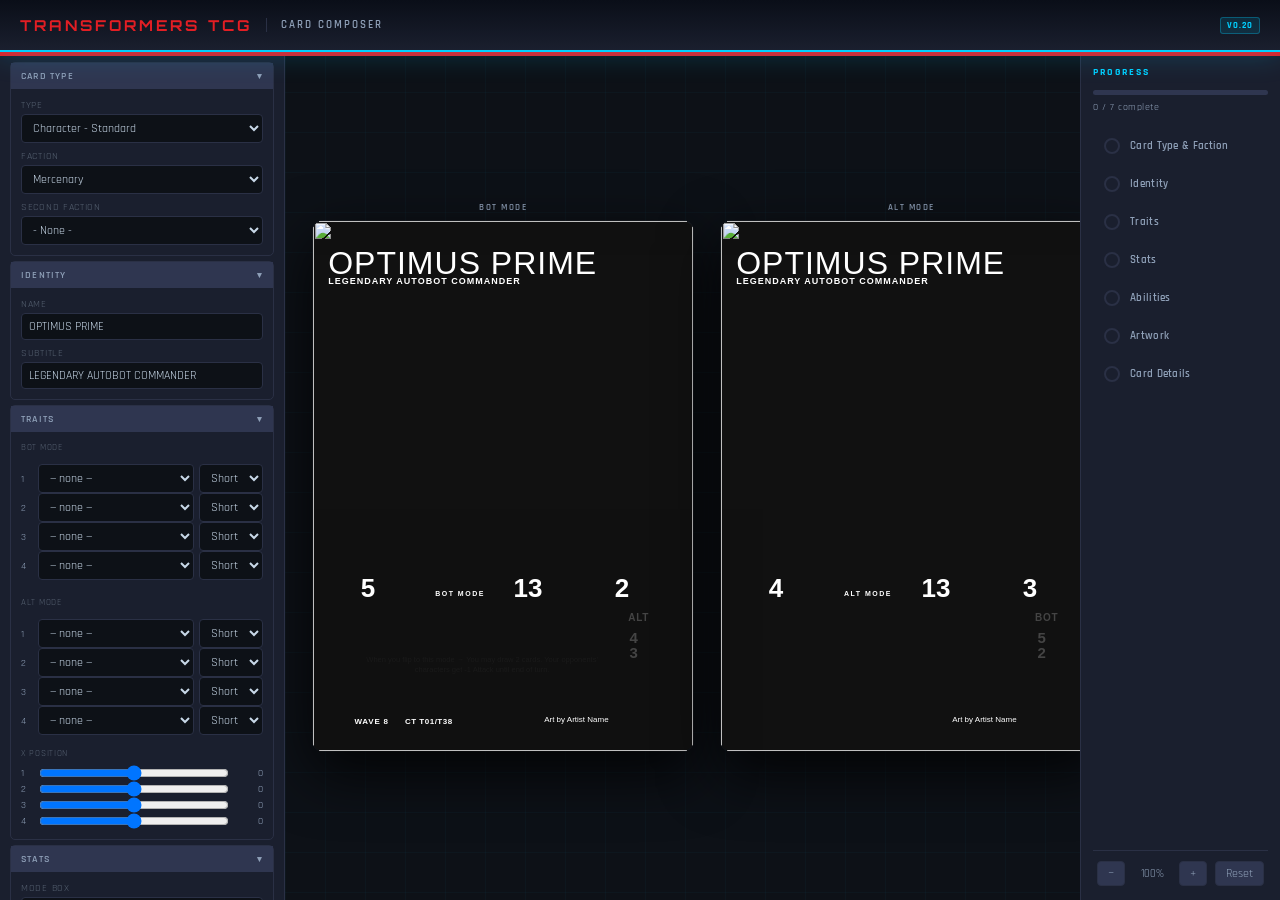
==== card_composer/card_composer.html @ 028fa18c "Fingers crossed this fixes it" ====
<!DOCTYPE html>
<html lang="en">
<head>
<meta charset="UTF-8">
<meta name="viewport" content="width=device-width, initial-scale=1.0">
<title>CARD COMPOSER</title>
<link rel="icon" type="image/png" href="https://wsrv.nl/?url=https://drive.google.com/uc?export=view%26id=1fzWFPem8tnny1MTXyDgVMYxo1KbbxOVK&output=webp&q=90">
<link href="https://fonts.googleapis.com/css2?family=Orbitron:wght@400;700;900&family=Rajdhani:wght@300;400;600;700&display=swap" rel="stylesheet">
<link rel="stylesheet" href="card_composer.css?v=4">
</head>
<body>

<header>
  <h1>TRANSFORMERS TCG</h1>
  <span class="subtitle">Card Composer</span>
  <span class="tag" style="margin-left:auto;">v0.20</span>
</header>

<div class="app">

  <!-- ── LEFT: Controls ── -->
  <div class="controls-panel">

    <!-- Card Type -->
    <div class="section" id="sec-type">
      <div class="section-header" onclick="toggleSec('type')">Card Type <span class="chevron">▾</span></div>
      <div class="section-body">
        <div class="field">
          <label>Type</label>
          <select id="cardType" onchange="onTypeChange()">
            <optgroup label="Character">
              <option value="Character - Standard">Character - Standard</option>
              <option value="Character - Slim" disabled>Character - Slim</option>
              <option value="Character - Small" disabled>Character - Small</option>
            </optgroup>
            <optgroup label="Other - Small">
              <option value="Battle - Action" disabled>Battle Action</option>
              <option value="Battle - Upgrade" disabled>Battle Upgrade</option>
              <option value="Stratagem - Small" disabled>Stratagem</option>
            </optgroup>
          </select>
        </div>
        <div class="field" id="factionField">
          <label>Faction</label>
          <select id="faction" onchange="render()">
            <option>Autobot</option>
            <option>Decepticon</option>
            <option>Junkion</option>
            <option selected>Mercenary</option>
            <option>Quintesson</option>
            <option>Unicronian</option>
          </select>
        </div>
        <div class="field" id="faction2Field" style="display:none;">
          <label>Second Faction</label>
          <select id="faction2" onchange="render()">
            <option value="">- None -</option>
            <option>Autobot</option>
            <option>Decepticon</option>
            <option>Junkion</option>
            <option>Mercenary</option>
            <option>Quintesson</option>
            <option>Unicronian</option>
          </select>
        </div>
        <div class="field" id="upgradeTypeField" style="display:none;">
          <label>Upgrade Type</label>
          <select id="upgradeType" onchange="render()">
            <option value="Attack">Attack</option>
            <option value="Defense">Defense</option>
          </select>
        </div>
      </div>
    </div>

    <!-- Identity -->
    <div class="section" id="sec-identity">
      <div class="section-header" onclick="toggleSec('identity')">Identity <span class="chevron">▾</span></div>
      <div class="section-body">
        <div class="field">
          <label>Name</label>
          <input type="text" id="cardName" value="OPTIMUS PRIME" oninput="render()">
        </div>
        <div class="field">
          <label>Subtitle</label>
          <input type="text" id="cardSubtitle" value="LEGENDARY AUTOBOT COMMANDER" oninput="render()">
        </div>
      </div>
    </div>

    <!-- Traits -->
    <div class="section" id="sec-traits">
      <div class="section-header" onclick="toggleSec('traits')">Traits <span class="chevron">▾</span></div>
      <div class="section-body">
        <div style="font-size:9px;color:var(--label);letter-spacing:0.7px;text-transform:uppercase;margin-bottom:4px;">Bot Mode</div>
        <div id="traitRows"></div>
        <div style="font-size:9px;color:var(--label);letter-spacing:0.7px;text-transform:uppercase;margin-top:10px;margin-bottom:4px;">Alt Mode</div>
        <div id="altTraitRows"></div>
        <div style="margin-top:6px;display:flex;flex-direction:column;gap:4px;" id="traitXSliders">
          <div style="font-size:9px;color:var(--label);letter-spacing:0.7px;text-transform:uppercase;margin-bottom:2px;">X Position</div>
          <div id="traitXSliderRows"></div>
        </div>
      </div>
    </div>

    <!-- Stats -->
    <div class="section" id="sec-stats">
      <div class="section-header" onclick="toggleSec('stats')">Stats <span class="chevron">▾</span></div>
      <div class="section-body">
        <div class="field" id="modeBoxRow">
          <label>Mode Box</label>
          <select id="modeBox" onchange="render()">
            <option value="">None</option>
            <option value="1 Mode">1 Mode</option>
            <option value="One Mode">One Mode</option>
            <option value="2 Modes" selected>2 Modes</option>
            <option value="3 Modes">3 Modes</option>
            <option value="Choose One">Choose One</option>
          </select>
        </div>
        <div style="font-size:10px;font-weight:700;letter-spacing:1px;color:#888;text-transform:uppercase;margin:6px 0 4px;">Bot Mode</div>
        <div class="row-2">
          <div class="field"><label>ATK</label><input type="number" id="statAtk" value="5" min="0" max="99" oninput="render()"></div>
          <div class="field"><label>DEF</label><input type="number" id="statDef" value="2" min="0" max="99" oninput="render()"></div>
        </div>
        <div class="field">
          <label>HP</label><input type="number" id="statHp" value="13" min="0" max="99" oninput="render()" style="max-width:80px;">
        </div>
        <div id="altStatsRow">
          <div style="font-size:10px;font-weight:700;letter-spacing:1px;color:#888;text-transform:uppercase;margin:10px 0 4px;">Alt Mode</div>
          <div class="row-2">
            <div class="field"><label>ATK</label><input type="number" id="altAtk" value="4" min="0" max="99" oninput="render()"></div>
            <div class="field"><label>DEF</label><input type="number" id="altDef" value="3" min="0" max="99" oninput="render()"></div>
          </div>
        </div>
        <div class="field">
          <label>Stars</label>
          <input type="number" id="starCount" value="0" min="0" max="30" oninput="render()">
        </div>
        <div style="display:flex;gap:14px;">
          <label style="display:flex;align-items:center;gap:5px;font-size:10px;color:var(--label);cursor:pointer;">
            <input type="checkbox" id="starsUse5" onchange="render()"> Use 5s
          </label>
          <label style="display:flex;align-items:center;gap:5px;font-size:10px;color:var(--label);cursor:pointer;">
            <input type="checkbox" id="starsUse10" onchange="render()"> Use 10s
          </label>
        </div>
      </div>
    </div>

    <!-- Ability -->
    <div class="section" id="sec-ability">
      <div class="section-header" onclick="toggleSec('ability')">Ability Text <span class="chevron">▾</span></div>
      <div class="section-body">
        <div class="row-2">
          <div class="field"><label>Font Size</label><input type="number" id="abilityFontSize" value="7.5" min="4" max="20" step="0.5" oninput="render()"></div>
        </div>
        <div class="field"><label>Bot Mode Text</label><textarea id="abilityBody" oninput="render()" style="min-height:100px;">When you flip to this mode → You may draw 2 cards. Your opponents' characters get -1 Attack until end of turn.</textarea></div>
        <div class="field"><label>Position</label><div style="display:flex;align-items:center;gap:6px;"><input type="range" id="posAbilityBox" min="0" max="50" step="0.1" value="14" oninput="g('posAbilityBoxVal').textContent=this.value+'%';render()" style="flex:1;"><span id="posAbilityBoxVal" style="font-size:10px;color:var(--muted);min-width:34px;">14%</span></div></div>
        <div id="altAbilitySection" style="margin-top:6px;padding-top:6px;border-top:1px solid var(--border);">
          <div class="row-2">
            <div class="field"><label>Font Size</label><input type="number" id="altAbilityFontSize" value="7.5" min="4" max="20" step="0.5" oninput="render()"></div>
          </div>
          <div class="field" style="margin-top:6px;"><label>Alt Mode Text</label><textarea id="altAbilityBody" oninput="render()" style="min-height:100px;"></textarea></div>
          <div class="field"><label>Position</label><div style="display:flex;align-items:center;gap:6px;"><input type="range" id="posAltAbilityBox" min="0" max="50" step="0.1" value="14" oninput="g('posAltAbilityBoxVal').textContent=this.value+'%';render()" style="flex:1;"><span id="posAltAbilityBoxVal" style="font-size:10px;color:var(--muted);min-width:34px;">14%</span></div></div>
        </div>
      </div>
    </div>

    <!-- Artwork -->
    <div class="section" id="sec-art">
      <div class="section-header" onclick="toggleSec('art')">Artwork <span class="chevron">▾</span></div>
      <div class="section-body">
        <div style="font-size:9px;color:var(--label);letter-spacing:0.7px;text-transform:uppercase;margin-bottom:4px;">Bot Mode</div>
        <div class="field">
          <input type="file" id="artUpload" accept="image/*" onchange="loadArt(this,'bot')"
            style="font-size:11px;color:var(--muted);cursor:pointer;padding:4px 0;">
          <span id="artSizeWarning" style="display:none;font-size:10px;color:#e67e22;">
            ⚠ Image over 5 MB — won't be saved in local storage.
          </span>
        </div>
        <div class="field"><label>Vertical Position</label><input type="range" id="artPosY" min="-100" max="100" value="0" oninput="render()" style="padding:0;border:none;background:none;"></div>
        <div class="field"><label>Scale</label><input type="range" id="artScale" min="50" max="220" value="100" oninput="render()" style="padding:0;border:none;background:none;"></div>

        <div style="font-size:9px;color:var(--label);letter-spacing:0.7px;text-transform:uppercase;margin-top:10px;margin-bottom:4px;">Alt Mode</div>
        <div class="field">
          <input type="file" id="altArtUpload" accept="image/*" onchange="loadArt(this,'alt')"
            style="font-size:11px;color:var(--muted);cursor:pointer;padding:4px 0;">
          <span id="altArtSizeWarning" style="display:none;font-size:10px;color:#e67e22;">
            ⚠ Image over 5 MB — won't be saved in local storage.
          </span>
        </div>
        <div class="field"><label>Vertical Position</label><input type="range" id="altArtPosY" min="-100" max="100" value="0" oninput="renderBack()" style="padding:0;border:none;background:none;"></div>
        <div class="field"><label>Scale</label><input type="range" id="altArtScale" min="50" max="220" value="100" oninput="renderBack()" style="padding:0;border:none;background:none;"></div>
      </div>
    </div>

    <!-- Card Info -->
    <div class="section" id="sec-info">
      <div class="section-header" onclick="toggleSec('info')">Card Details <span class="chevron">▾</span></div>
      <div class="section-body">
        <div class="row-2">
          <div class="field"><label>Wave</label><input type="text" id="cardWave" value="WAVE 8" oninput="render()"></div>
          <div class="field"><label>Card ID</label><input type="text" id="cardId" value="CT T01/T38" oninput="render()"></div>
        </div>
        <div class="field"><label>Credits</label><input type="text" id="cardCredit" value="Art by Artist Name" oninput="render()"></div>
      </div>
    </div>

    <!-- Actions -->
    <div class="btn-row">
      <button class="btn btn-secondary" onclick="copyJSON()">Copy JSON</button>
      <button class="btn btn-secondary" onclick="loadJSON()">Load JSON</button>
    </div>
    <button class="btn btn-primary" id="exportBtn" onclick="exportPNG()">Export PNG ↓</button>
    <button class="btn btn-secondary" onclick="resetToDefaults()" style="width:100%;margin-top:2px;color:#e05a5a;border-color:#5a2a2a;flex-shrink:0;flex-grow:0;">↺ Reset to Defaults</button>

  </div>

  <!-- ── CENTER: Card Preview ── -->
  <div class="preview-area">
    <div class="cards-display" id="cardsDisplay">

      <!-- Front card -->
      <div class="card-col">
        <div class="card-col-label" id="frontLabel">FRONT</div>
        <div class="card-wrapper" id="cardWrapper">
      <div class="card" id="card">

        <!-- Artwork (bottom, normal blend) -->
        <img id="lArt" class="card-layer" style="display:none; object-fit:cover; object-position:center top; mix-blend-mode:normal;">

        <!-- Structural layers (bottom → top) -->
        <img id="lGradient"      class="card-layer" alt="">
        <img id="lHeaderMask"    class="card-layer" alt="">
        <img id="lTrait4"        class="card-layer" alt="">
        <img id="lTrait3"        class="card-layer" alt="">
        <img id="lTrait2"        class="card-layer" alt="">
        <img id="lTrait1"        class="card-layer" alt="">
        <img id="lTextbox"       class="card-layer" alt="">
        <img id="lMainFrame"     class="card-layer" alt="">
        <img id="lModeBox"       class="card-layer" alt="">
        <img id="lSetSlash"      class="card-layer" alt="">
        <img id="lStarSep"       class="card-layer" alt="">
        <img id="lStamp" src="" alt="" style="position:absolute;bottom:3.4%;left:2.4%;width:6.6%;height:auto;pointer-events:none;display:none;">
        <img id="lHeaderBg"      class="card-layer" alt="">
        <img id="lHeaderOverlay"  class="card-layer" alt="">
        <img id="lHeaderOverlay2" class="card-layer" alt="">
        <img id="lHeaderLines"   class="card-layer" alt="">
        <img id="lFactionFrame"  class="card-layer" alt="">
        <img id="lFactionIcon"   class="card-layer" alt="">
        <img id="lFactionIcon2"  class="card-layer" alt="">
        <img id="lFactionDual"   class="card-layer" alt="">

        <!-- ── Text overlays ── -->

        <!-- Name (Bayformers font, top-left of header) -->
        <div id="tName" class="card-text" style="
          top:5%; left:4%; right:16%;
          font-family:'BayformersName','Segoe UI',sans-serif;
          font-size:32px; color:#fff; text-transform:uppercase;
          letter-spacing:1px;
          line-height:1; white-space:nowrap; overflow:hidden;"></div>

        <!-- Subtitle - character cards: small text below name -->
        <div id="tSubtitle" class="card-text" style="
          top:10.5%; left:4%; right:16%;
          font-family:'GothamNarrow','Segoe UI',sans-serif;
          font-size:9px; font-weight:700; color:#fff; text-transform:uppercase;
          letter-spacing:1px;
          white-space:nowrap; overflow:hidden;"></div>

        <!-- Stratagem subtitle - rendered differently (italic, centered in faction banner) -->
        <div id="tStratagemSubtitle" class="card-text" style="
          top:9%; left:4%; right:4%;
          font-family:'GothamNarrowItalic','Georgia',serif;
          font-size:8px; font-weight:700; color:#fff;
          letter-spacing:1px; text-align:center;
          text-shadow:1px 1px 2px rgba(0,0,0,0.9);
          display:none;"></div>


        <!-- Trait bar - single HORIZONTAL row across the card (position set by JS per card type) -->
        <div id="tTraitBar" class="card-text" style="
          left:3%; right:3%; height:20px;
          display:none; align-items:center; overflow:hidden;"></div>

        <!-- Stats bar (Character cards only; hidden for Battle/Stratagem) -->
        <div id="statsBar" class="card-text" style="
          bottom:27.7%; left:1%; right:1%; height:32px;
          display:flex; align-items:center; justify-content:space-between;
          padding:0 8px;">
          <div style="display:flex;align-items:center;margin-left:36px;">
            <span id="tAtk" style="font-size:26px;font-weight:900;color:#fff;font-family:'ArmadaCondensed',sans-serif;line-height:1;"></span>
          </div>
          <div style="display:flex;align-items:center;margin-left:66px;">
            <span id="tHp" style="font-size:26px;font-weight:900;color:#fff;font-family:'ArmadaCondensed',sans-serif;line-height:1;"></span>
          </div>
          <div style="display:flex;align-items:center;margin-right:52px;">
            <span id="tDef" style="font-size:26px;font-weight:900;color:#fff;font-family:'ArmadaCondensed',sans-serif;line-height:1;"></span>
          </div>
        </div>
        <!-- Mode label - independent of stats flex row -->
        <div id="tModeLabel" class="card-text" style="font-size:7px;font-weight:700;letter-spacing:1.5px;color:#fff;text-transform:uppercase;font-family:'OpenSansSCBold',sans-serif;text-align:center;bottom:26.6%;left:calc(50% - 43px);transform:translateX(-50%);height:32px;display:flex;align-items:center;"></div>

        <!-- Ability text box (left portion; right side reserved for mode box) -->
        <div id="abilityBox" class="card-text" style="bottom:14%;left:12%;right:23%;font-size:7.5px;line-height:1.45;color:#1a1a1a;text-align:center;">
          <span id="tAbilityName" style="font-weight:700;font-style:italic;font-family:'GothamNarrowItalic','Georgia',serif;"></span>
          <span id="tAbilityParen" style="font-style:italic;font-family:'GothamNarrowItalic','Georgia',serif;"></span>
          <span id="tAbilityBody" style="font-family:'GothamNarrow','Arial',sans-serif;"></span>
        </div>

        <!-- Battle / Stratagem ability text (wider, centred) - no mode box on right -->
        <div id="abilityBoxWide" class="card-text" style="bottom:6%;left:4%;right:4%;font-size:8.5px;line-height:1.55;color:#1a1a1a;text-align:center;display:none;">
          <div id="tAbilityBodyWide" style="font-family:'GothamNarrow','Arial',sans-serif;"></div>
          <div id="tAbilityParenWide" style="font-style:italic;font-family:'GothamNarrowItalic','Georgia',serif;margin-top:4px;"></div>
        </div>

        <!-- Mode box alt stats (bottom-right, inside mode box component area) -->
        <div id="altModePanel" class="card-text" style="right:1.5%;bottom:7.5%;width:15%;text-align:center;line-height:1.6;">
          <div id="tAltModeLabel" style="font-size:10px;letter-spacing:0.8px;color:#444;font-weight:700;text-transform:uppercase;font-family:'OpenSansBold',sans-serif;margin-left:10px;"></div>
          <div style="display:flex;align-items:center;justify-content:center;gap:1px;margin-top:4px;">
            <span id="tAltAtk" style="font-size:15px;font-weight:900;color:#444;line-height:1;font-family:'ArmadaCondensed',sans-serif;"></span>
          </div>
          <div style="display:flex;align-items:center;justify-content:center;gap:1px;">
            <span id="tAltDef" style="font-size:15px;font-weight:900;color:#444;line-height:1;font-family:'ArmadaCondensed',sans-serif;"></span>
          </div>
        </div>

        <!-- Wave, ID, Credit - standalone for independent positioning -->
        <span id="tWave" class="card-text" style="font-size:8px;color:#fff;font-weight:600;letter-spacing:0.8px;text-transform:uppercase;font-family:'OpenSansBold',sans-serif;bottom:4.6%;left:3%;"></span>
        <span id="tId" class="card-text" style="font-size:8px;font-weight:700;color:#fff;letter-spacing:0.5px;font-family:'OpenSansBold',sans-serif;bottom:4.6%;left:30%;white-space:pre;"></span>
        <div id="tCredit" class="card-text" style="font-size:8px;color:#fff;text-align:right;line-height:1.35;font-family:'OpenSansBold',sans-serif;bottom:4.6%;right:3%;"></div>

        <!-- Stars - alt mode only, positioned independently -->
        <div id="tStarsFooter" class="card-text" style="display:none;bottom:5%;left:9.7%;align-items:center;gap:2px;"></div>

      </div><!-- .card -->
        </div><!-- .card-wrapper front -->
      </div><!-- .card-col front -->

      <!-- Back card (cloned by JS; hidden for Battle types) -->
      <div class="card-col" id="backCardCol">
        <div class="card-col-label" id="backLabel">BACK</div>
        <div class="card-wrapper" id="b_cardWrapper"></div>
      </div><!-- .card-col back -->

    </div><!-- .cards-display -->

  </div>

  <!-- ── RIGHT: Progress panel ── -->
  <div class="layers-panel">
    <div class="layers-title">Progress</div>

    <!-- Progress bar -->
    <div class="progress-bar-track">
      <div class="progress-bar-fill" id="progressBarFill"></div>
    </div>
    <div class="progress-label" id="progressLabel">0 / 7 complete</div>

    <!-- Steps -->
    <div class="progress-steps" id="progressSteps">
      <label class="progress-step">
        <input type="checkbox" id="prog_type" onchange="updateProgress()">
        <div class="progress-step-body">
          <span class="progress-step-name">Card Type &amp; Faction</span>
        </div>
      </label>
      <label class="progress-step">
        <input type="checkbox" id="prog_identity" onchange="updateProgress()">
        <div class="progress-step-body">
          <span class="progress-step-name">Identity</span>
        </div>
      </label>
      <label class="progress-step">
        <input type="checkbox" id="prog_traits" onchange="updateProgress()">
        <div class="progress-step-body">
          <span class="progress-step-name">Traits</span>
        </div>
      </label>
      <label class="progress-step">
        <input type="checkbox" id="prog_stats" onchange="updateProgress()">
        <div class="progress-step-body">
          <span class="progress-step-name">Stats</span>
        </div>
      </label>
      <label class="progress-step">
        <input type="checkbox" id="prog_ability" onchange="updateProgress()">
        <div class="progress-step-body">
          <span class="progress-step-name">Abilities</span>
        </div>
      </label>
      <label class="progress-step">
        <input type="checkbox" id="prog_artwork" onchange="updateProgress()">
        <div class="progress-step-body">
          <span class="progress-step-name">Artwork</span>
        </div>
      </label>
      <label class="progress-step">
        <input type="checkbox" id="prog_info" onchange="updateProgress()">
        <div class="progress-step-body">
          <span class="progress-step-name">Card Details</span>
        </div>
      </label>
    </div>

    <div style="flex:1;"></div>

    <!-- Zoom controls -->
    <div class="preview-controls" style="padding-top:10px;border-top:1px solid var(--border);margin-top:10px;justify-content:center;">
      <button class="zoom-btn" onclick="zoom(-0.1)">−</button>
      <span class="zoom-display" id="zoomDisplay">100%</span>
      <button class="zoom-btn" onclick="zoom(0.1)">+</button>
      <button class="zoom-btn" onclick="resetZoom()">Reset</button>
    </div>
  </div>

</div><!-- .app -->

<!-- Load JSON Modal -->
<div id="jsonModal" class="modal-backdrop" onclick="closeJSONModal(event)">
  <div class="modal">
    <div class="modal-header">
      <span class="modal-title">Load JSON</span>
      <button class="modal-close" onclick="closeJSONModal()">✕</button>
    </div>
    <div class="modal-body">
      <label class="modal-label">Paste card JSON below</label>
      <textarea id="jsonInput" class="modal-textarea" placeholder='{ "cardType": "Character - Standard", ... }'></textarea>
      <div id="jsonError" class="modal-error"></div>
    </div>
    <div class="modal-footer">
      <button class="btn btn-secondary" onclick="closeJSONModal()">Cancel</button>
      <button class="btn btn-primary" onclick="confirmLoadJSON()" style="flex:1;">Load</button>
    </div>
  </div>
</div>

<script src="https://cdnjs.cloudflare.com/ajax/libs/html2canvas/1.4.1/html2canvas.min.js"
        integrity="sha512-BNaRQnYJYiPSqHHDb58B0yaPfCu+Wgds8Gp/gU33kqBtgNS4tSPHuGibyoeqMV/TJlSKda6FXzoEyYGjTe+vXA=="
        crossorigin="anonymous" referrerpolicy="no-referrer"></script>
<script src="card_components_bundle.js"></script>
<script src="card_composer.js?v=20"></script>
</body>
</html>
---- card_composer/card_composer.css ----
/* @font-face rules are injected by injectBundledFonts() in card_composer.js */

*, *::before, *::after { box-sizing: border-box; margin: 0; padding: 0; }

:root {
  --bg:      #0d1117;
  --panel:   #1a1f2e;
  --panel2:  #2f3650;
  --border:  #2a3045;
  --accent:  #e31e24;
  --blue:    #00cfff;
  --text:    #c8d8e8;
  --muted:   #8fa0b8;
  --label:   #556070;
  --glow-blue: rgba(0,207,255,0.25);
  --glow-red:  rgba(227,30,36,0.3);
}

html, body { height: 100%; }
body {
  background: var(--bg);
  color: var(--text);
  font-family: 'Rajdhani', 'Segoe UI', 'Helvetica Neue', sans-serif;
  display: flex;
  flex-direction: column;
  overflow: hidden;
}

/* ── HEADER ── */
header {
  position: relative;
  z-index: 10;
  padding: 0 20px;
  height: 52px;
  display: flex;
  align-items: center;
  gap: 14px;
  background: linear-gradient(180deg, #0a0e18 0%, var(--panel) 100%);
  border-bottom: 2px solid var(--blue);
  box-shadow: 0 0 30px var(--glow-blue), 0 4px 0 var(--accent);
  flex-shrink: 0;
}
header h1 {
  font-family: 'Orbitron', 'BayformersName', 'Segoe UI', sans-serif;
  font-size: 15px;
  letter-spacing: 3px;
  color: var(--accent);
  font-weight: 700;
  text-transform: uppercase;
}
header .subtitle {
  font-size: 11px;
  color: var(--muted);
  letter-spacing: 2px;
  text-transform: uppercase;
  font-family: 'Rajdhani', 'Segoe UI', sans-serif;
  font-weight: 600;
  border-left: 1px solid var(--border);
  padding-left: 14px;
}
.tag {
  display: inline-block;
  font-size: 9px;
  padding: 2px 6px;
  border-radius: 3px;
  font-weight: 700;
  letter-spacing: 1px;
  text-transform: uppercase;
  background: rgba(0,207,255,0.12);
  color: var(--blue);
  border: 1px solid rgba(0,207,255,0.3);
}

.app {
  display: flex;
  flex: 1;
  min-height: 0;
  overflow: hidden;
}

/* ── LEFT: Controls ── */
.controls-panel {
  width: 285px;
  flex-shrink: 0;
  min-height: 0;
  background: var(--panel);
  border-right: 1px solid var(--border);
  overflow-y: auto;
  overflow-x: hidden;
  padding: 10px;
  display: flex;
  flex-direction: column;
  gap: 5px;
}

.section { flex-shrink: 0; border: 1px solid var(--border); border-radius: 5px; }
.controls-panel > .btn-row,
.controls-panel > .btn { flex-shrink: 0; }
.section-header {
  padding: 7px 10px;
  background: var(--panel2);
  font-size: 10px;
  font-weight: 600;
  letter-spacing: 1.2px;
  text-transform: uppercase;
  color: var(--muted);
  cursor: pointer;
  display: flex;
  justify-content: space-between;
  align-items: center;
  user-select: none;
}
.section-header:hover { color: var(--text); }
.chevron { transition: transform 0.15s; font-size: 9px; }
.section.collapsed .section-body { display: none; }
.section.collapsed .chevron { transform: rotate(-90deg); }
.section-body { padding: 10px; display: flex; flex-direction: column; gap: 7px; }

.field { display: flex; flex-direction: column; gap: 3px; }
.field label { font-size: 10px; color: var(--label); letter-spacing: 0.7px; text-transform: uppercase; }

input[type="text"],
input[type="number"],
select,
textarea {
  background: var(--bg);
  border: 1px solid var(--border);
  border-radius: 4px;
  color: var(--text);
  font-size: 12px;
  padding: 5px 7px;
  font-family: inherit;
  outline: none;
  transition: border-color 0.15s;
  width: 100%;
}
input:focus, select:focus, textarea:focus { border-color: var(--blue); }
textarea { resize: vertical; min-height: 60px; line-height: 1.45; font-size: 11px; }
select option { background: var(--panel2); }

.row-2 { display: grid; grid-template-columns: 1fr 1fr; gap: 7px; }
.row-3 { display: grid; grid-template-columns: 1fr 1fr 1fr; gap: 7px; }

.btn {
  padding: 8px 12px;
  border-radius: 4px;
  font-size: 11px;
  font-weight: 600;
  letter-spacing: 0.5px;
  cursor: pointer;
  border: none;
  transition: opacity 0.15s;
}
.btn:active { opacity: 0.75; }
.btn-primary { background: var(--accent); color: #fff; width: 100%; margin-top: 2px; }
.btn-primary:hover { opacity: 0.88; }
.btn-secondary { background: var(--panel2); color: var(--text); border: 1px solid var(--border); flex: 1; }
.btn-secondary:hover { border-color: var(--muted); }
.btn-row { display: flex; gap: 6px; }

.trait-row { display: flex; gap: 5px; align-items: center; }
.trait-row .trait-num { font-size: 10px; color: var(--muted); min-width: 12px; }
.trait-row select.main { flex: 1; min-width: 0; }
.trait-row select.size { flex: 0 0 64px; }

/* ── CENTER: Preview ── */
.preview-area {
  flex: 1;
  display: flex;
  flex-direction: column;
  align-items: flex-start;
  justify-content: flex-start;
  padding: 28px;
  background-color: var(--bg);
  background-image:
    linear-gradient(rgba(0,207,255,0.03) 1px, transparent 1px),
    linear-gradient(90deg, rgba(0,207,255,0.03) 1px, transparent 1px);
  background-size: 40px 40px;
  overflow: auto;
  overscroll-behavior: contain;
}

.cards-display {
  display: flex;
  flex-direction: row;
  gap: 28px;
  align-items: flex-start;
  margin: auto;
}

.card-col {
  display: flex;
  flex-direction: column;
  align-items: center;
  gap: 8px;
}

.card-col-label {
  font-size: 9px;
  font-weight: 600;
  letter-spacing: 1.5px;
  text-transform: uppercase;
  color: var(--muted);
}

.card-wrapper { transform-origin: top center; }

.card {
  position: relative;
  width: 380px;
  height: 530px;
  border-radius: 10px;
  overflow: hidden;
  box-shadow: 0 20px 60px rgba(0,0,0,0.85), 0 0 0 1px rgba(255,255,255,0.05);
  background: #111;
}

.card-layer {
  position: absolute;
  top: 0; left: 0;
  width: 100%; height: 100%;
  object-fit: cover;
  pointer-events: none;
}
.screen { mix-blend-mode: screen; }

.card-text { position: absolute; pointer-events: none; }

.preview-controls { display: flex; gap: 8px; align-items: center; }
.zoom-btn {
  background: var(--panel2);
  border: 1px solid var(--border);
  color: var(--muted);
  border-radius: 4px;
  padding: 4px 10px;
  font-size: 12px;
  font-family: inherit;
  cursor: pointer;
}
.zoom-btn:hover { color: var(--text); }
.zoom-display { font-size: 11px; color: var(--muted); min-width: 38px; text-align: center; }

/* ── RIGHT: Progress panel ── */
.layers-panel {
  width: 200px;
  flex-shrink: 0;
  min-height: 0;
  background: var(--panel);
  border-left: 1px solid var(--border);
  overflow-y: auto;
  padding: 14px 12px;
  display: flex;
  flex-direction: column;
  gap: 0;
}
.layers-title {
  font-size: 10px;
  font-weight: 700;
  letter-spacing: 2px;
  text-transform: uppercase;
  color: var(--blue);
  margin-bottom: 12px;
}

/* Progress bar */
.progress-bar-track {
  height: 5px;
  background: var(--panel2);
  border-radius: 3px;
  overflow: hidden;
  margin-bottom: 6px;
}
.progress-bar-fill {
  height: 100%;
  width: 0%;
  background: linear-gradient(90deg, var(--blue), #4caf50);
  border-radius: 3px;
  transition: width 0.3s ease, background 0.4s ease;
}
.progress-bar-fill.complete {
  background: linear-gradient(90deg, #c9a227, #f0d060);
}
.progress-label {
  font-size: 10px;
  color: var(--muted);
  letter-spacing: 0.5px;
  margin-bottom: 16px;
}

/* Steps */
.progress-steps {
  display: flex;
  flex-direction: column;
  gap: 4px;
}
.progress-step {
  display: flex;
  align-items: center;
  gap: 10px;
  padding: 8px 10px;
  border-radius: 5px;
  border: 1px solid transparent;
  cursor: pointer;
  transition: background 0.12s, border-color 0.12s;
  user-select: none;
}
.progress-step:hover { background: var(--panel2); border-color: var(--border); }
.progress-step input[type="checkbox"] { display: none; }
.progress-step-body { display: flex; flex-direction: column; gap: 1px; flex: 1; }
.progress-step-name {
  font-size: 11px;
  font-weight: 600;
  color: var(--muted);
  letter-spacing: 0.3px;
  transition: color 0.12s;
}

/* Custom checkbox — circle tick */
.progress-step::before {
  content: '';
  width: 16px;
  height: 16px;
  border-radius: 50%;
  border: 2px solid var(--border);
  flex-shrink: 0;
  transition: background 0.15s, border-color 0.15s;
  background: transparent;
}
.progress-step:has(input:checked)::before {
  background: #4caf50;
  border-color: #4caf50;
  content: '✓';
  display: flex;
  align-items: center;
  justify-content: center;
  font-size: 10px;
  color: #fff;
  font-weight: 700;
  line-height: 16px;
  text-align: center;
}
.progress-step:has(input:checked) .progress-step-name { color: var(--text); }
.progress-step:has(input:checked) { border-color: rgba(76,175,80,0.3); background: rgba(76,175,80,0.06); }

::-webkit-scrollbar { width: 5px; }
::-webkit-scrollbar-track { background: transparent; }
::-webkit-scrollbar-thumb { background: var(--border); border-radius: 3px; }

/* ── Modal ── */
.modal-backdrop {
  display: none;
  position: fixed;
  inset: 0;
  background: rgba(0,0,0,0.7);
  z-index: 100;
  align-items: center;
  justify-content: center;
  backdrop-filter: blur(3px);
}
.modal-backdrop.open { display: flex; }
.modal {
  background: var(--panel);
  border: 1px solid var(--border);
  border-top: 2px solid var(--blue);
  border-radius: 8px;
  width: 520px;
  max-width: 90vw;
  display: flex;
  flex-direction: column;
  box-shadow: 0 24px 80px rgba(0,0,0,0.8), 0 0 40px var(--glow-blue);
}
.modal-header {
  display: flex;
  align-items: center;
  justify-content: space-between;
  padding: 14px 18px;
  border-bottom: 1px solid var(--border);
}
.modal-title {
  font-size: 12px;
  font-weight: 700;
  letter-spacing: 1.5px;
  text-transform: uppercase;
  color: var(--text);
}
.modal-close {
  background: none;
  border: none;
  color: var(--muted);
  font-size: 14px;
  cursor: pointer;
  padding: 2px 6px;
  border-radius: 3px;
  font-family: inherit;
}
.modal-close:hover { color: var(--text); background: var(--panel2); }
.modal-body { padding: 18px; display: flex; flex-direction: column; gap: 8px; }
.modal-label { font-size: 10px; color: var(--label); letter-spacing: 0.7px; text-transform: uppercase; }
.modal-textarea {
  background: var(--bg);
  border: 1px solid var(--border);
  border-radius: 4px;
  color: var(--text);
  font-size: 11px;
  padding: 10px;
  font-family: 'Courier New', monospace;
  resize: vertical;
  min-height: 240px;
  line-height: 1.5;
  outline: none;
  width: 100%;
}
.modal-textarea:focus { border-color: var(--blue); }
.modal-error { font-size: 11px; color: #e05a5a; min-height: 16px; }
.modal-footer {
  display: flex;
  gap: 8px;
  padding: 14px 18px;
  border-top: 1px solid var(--border);
}
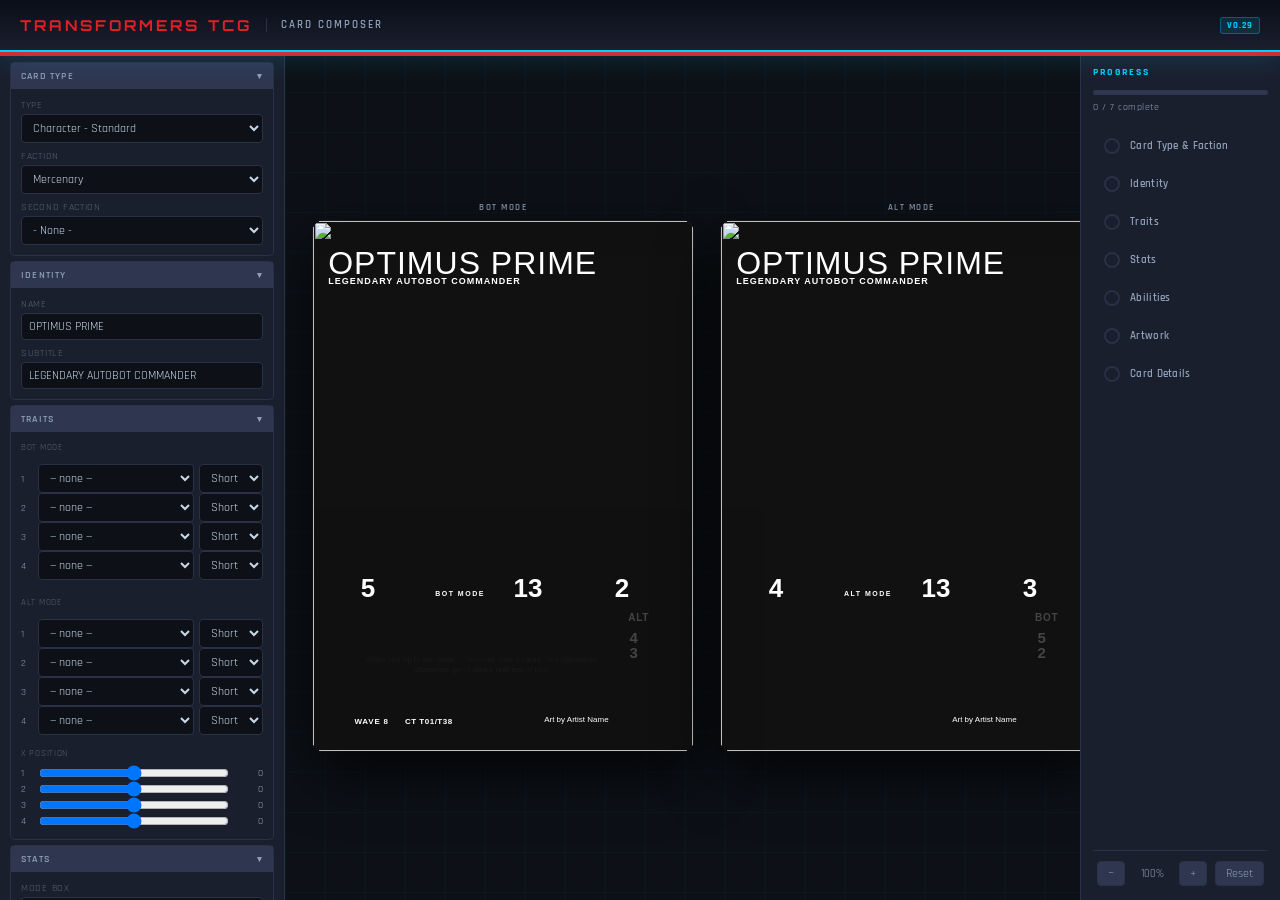
==== commit fbedbc91: "Fixed the card trait icons and text for exports" ====
--- a/card_composer/card_composer.html
+++ b/card_composer/card_composer.html
@@ -13,7 +13,7 @@
 <header>
   <h1>TRANSFORMERS TCG</h1>
   <span class="subtitle">Card Composer</span>
-  <span class="tag" style="margin-left:auto;">v0.20</span>
+  <span class="tag" style="margin-left:auto;">v0.29</span>
 </header>
 
 <div class="app">
@@ -441,6 +441,6 @@
         integrity="sha512-BNaRQnYJYiPSqHHDb58B0yaPfCu+Wgds8Gp/gU33kqBtgNS4tSPHuGibyoeqMV/TJlSKda6FXzoEyYGjTe+vXA=="
         crossorigin="anonymous" referrerpolicy="no-referrer"></script>
 <script src="card_components_bundle.js"></script>
-<script src="card_composer.js?v=20"></script>
+<script src="card_composer.js?v=29"></script>
 </body>
 </html>
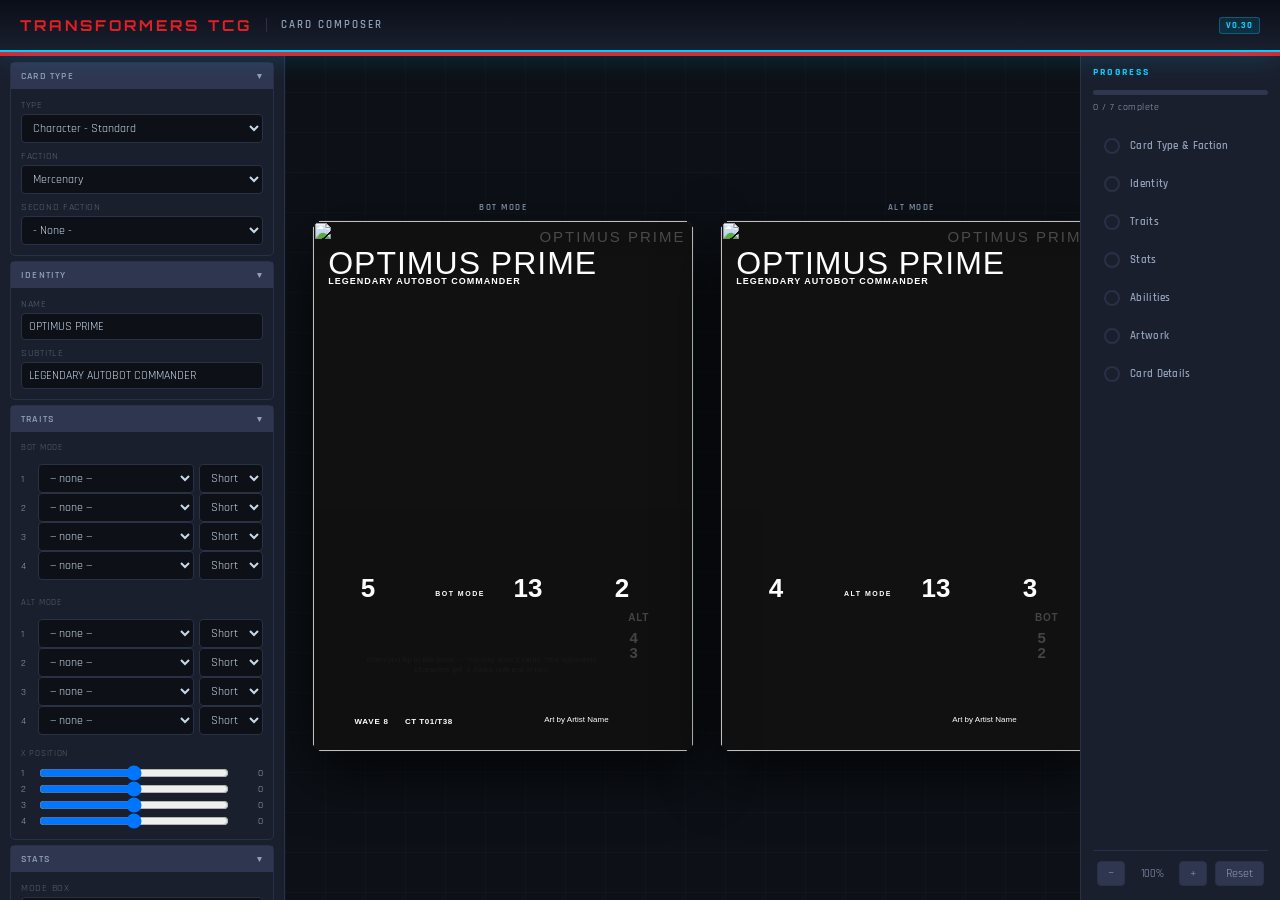
==== commit 791cba61: "Added the cybertronian text to the header overlay" ====
--- a/card_composer/card_composer.html
+++ b/card_composer/card_composer.html
@@ -13,7 +13,7 @@
 <header>
   <h1>TRANSFORMERS TCG</h1>
   <span class="subtitle">Card Composer</span>
-  <span class="tag" style="margin-left:auto;">v0.29</span>
+  <span class="tag" style="margin-left:auto;">v0.30</span>
 </header>
 
 <div class="app">
@@ -254,6 +254,15 @@
 
         <!-- ── Text overlays ── -->
 
+        <!-- Cybertonian watermark name — decorative, top-right of header -->
+        <div id="tCyberName" class="card-text" style="
+          top:1.5%; right:2%;
+          font-family:'CybertonicFont',sans-serif;
+          font-size:15px; color:rgba(210,210,210,0.3);
+          text-transform:uppercase; letter-spacing:2px;
+          text-align:right; white-space:nowrap; overflow:hidden;
+          pointer-events:none;"></div>
+
         <!-- Name (Bayformers font, top-left of header) -->
         <div id="tName" class="card-text" style="
           top:5%; left:4%; right:16%;
@@ -441,6 +450,6 @@
         integrity="sha512-BNaRQnYJYiPSqHHDb58B0yaPfCu+Wgds8Gp/gU33kqBtgNS4tSPHuGibyoeqMV/TJlSKda6FXzoEyYGjTe+vXA=="
         crossorigin="anonymous" referrerpolicy="no-referrer"></script>
 <script src="card_components_bundle.js"></script>
-<script src="card_composer.js?v=29"></script>
+<script src="card_composer.js?v=30"></script>
 </body>
 </html>
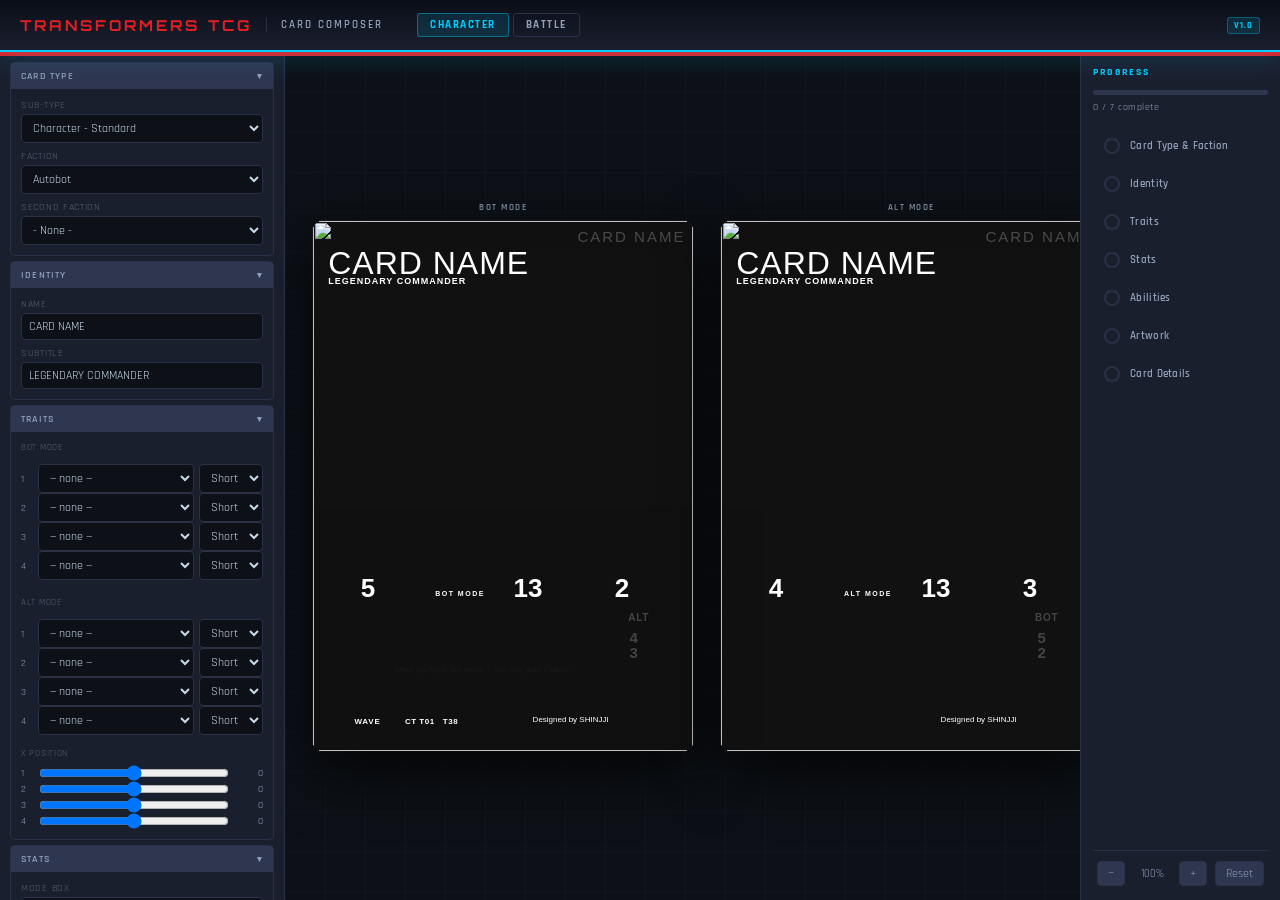
==== commit 80f065aa: "Restructured the app for each card type" ====
--- a/card_composer/card_composer.html
+++ b/card_composer/card_composer.html
@@ -6,450 +6,57 @@
 <title>CARD COMPOSER</title>
 <link rel="icon" type="image/png" href="https://wsrv.nl/?url=https://drive.google.com/uc?export=view%26id=1fzWFPem8tnny1MTXyDgVMYxo1KbbxOVK&output=webp&q=90">
 <link href="https://fonts.googleapis.com/css2?family=Orbitron:wght@400;700;900&family=Rajdhani:wght@300;400;600;700&display=swap" rel="stylesheet">
-<link rel="stylesheet" href="card_composer.css?v=4">
+<link rel="stylesheet" href="card_composer.css?v=5">
 </head>
 <body>
 
 <header>
   <h1>TRANSFORMERS TCG</h1>
   <span class="subtitle">Card Composer</span>
-  <span class="tag" style="margin-left:auto;">v0.30</span>
+  <div class="composer-tabs" id="composerTabs">
+    <button class="composer-tab active" data-composer="character"      onclick="switchComposer('character')">Character</button>
+    <button class="composer-tab"        data-composer="battle_action"  onclick="switchComposer('battle_action')">Battle</button>
+  </div>
+  <span class="tag" style="margin-left:auto;">v1.0</span>
 </header>
 
-<div class="app">
-
-  <!-- ── LEFT: Controls ── -->
-  <div class="controls-panel">
-
-    <!-- Card Type -->
-    <div class="section" id="sec-type">
-      <div class="section-header" onclick="toggleSec('type')">Card Type <span class="chevron">▾</span></div>
-      <div class="section-body">
-        <div class="field">
-          <label>Type</label>
-          <select id="cardType" onchange="onTypeChange()">
-            <optgroup label="Character">
-              <option value="Character - Standard">Character - Standard</option>
-              <option value="Character - Slim" disabled>Character - Slim</option>
-              <option value="Character - Small" disabled>Character - Small</option>
-            </optgroup>
-            <optgroup label="Other - Small">
-              <option value="Battle - Action" disabled>Battle Action</option>
-              <option value="Battle - Upgrade" disabled>Battle Upgrade</option>
-              <option value="Stratagem - Small" disabled>Stratagem</option>
-            </optgroup>
-          </select>
-        </div>
-        <div class="field" id="factionField">
-          <label>Faction</label>
-          <select id="faction" onchange="render()">
-            <option>Autobot</option>
-            <option>Decepticon</option>
-            <option>Junkion</option>
-            <option selected>Mercenary</option>
-            <option>Quintesson</option>
-            <option>Unicronian</option>
-          </select>
-        </div>
-        <div class="field" id="faction2Field" style="display:none;">
-          <label>Second Faction</label>
-          <select id="faction2" onchange="render()">
-            <option value="">- None -</option>
-            <option>Autobot</option>
-            <option>Decepticon</option>
-            <option>Junkion</option>
-            <option>Mercenary</option>
-            <option>Quintesson</option>
-            <option>Unicronian</option>
-          </select>
-        </div>
-        <div class="field" id="upgradeTypeField" style="display:none;">
-          <label>Upgrade Type</label>
-          <select id="upgradeType" onchange="render()">
-            <option value="Attack">Attack</option>
-            <option value="Defense">Defense</option>
-          </select>
-        </div>
-      </div>
-    </div>
-
-    <!-- Identity -->
-    <div class="section" id="sec-identity">
-      <div class="section-header" onclick="toggleSec('identity')">Identity <span class="chevron">▾</span></div>
-      <div class="section-body">
-        <div class="field">
-          <label>Name</label>
-          <input type="text" id="cardName" value="OPTIMUS PRIME" oninput="render()">
-        </div>
-        <div class="field">
-          <label>Subtitle</label>
-          <input type="text" id="cardSubtitle" value="LEGENDARY AUTOBOT COMMANDER" oninput="render()">
-        </div>
-      </div>
-    </div>
-
-    <!-- Traits -->
-    <div class="section" id="sec-traits">
-      <div class="section-header" onclick="toggleSec('traits')">Traits <span class="chevron">▾</span></div>
-      <div class="section-body">
-        <div style="font-size:9px;color:var(--label);letter-spacing:0.7px;text-transform:uppercase;margin-bottom:4px;">Bot Mode</div>
-        <div id="traitRows"></div>
-        <div style="font-size:9px;color:var(--label);letter-spacing:0.7px;text-transform:uppercase;margin-top:10px;margin-bottom:4px;">Alt Mode</div>
-        <div id="altTraitRows"></div>
-        <div style="margin-top:6px;display:flex;flex-direction:column;gap:4px;" id="traitXSliders">
-          <div style="font-size:9px;color:var(--label);letter-spacing:0.7px;text-transform:uppercase;margin-bottom:2px;">X Position</div>
-          <div id="traitXSliderRows"></div>
-        </div>
-      </div>
-    </div>
-
-    <!-- Stats -->
-    <div class="section" id="sec-stats">
-      <div class="section-header" onclick="toggleSec('stats')">Stats <span class="chevron">▾</span></div>
-      <div class="section-body">
-        <div class="field" id="modeBoxRow">
-          <label>Mode Box</label>
-          <select id="modeBox" onchange="render()">
-            <option value="">None</option>
-            <option value="1 Mode">1 Mode</option>
-            <option value="One Mode">One Mode</option>
-            <option value="2 Modes" selected>2 Modes</option>
-            <option value="3 Modes">3 Modes</option>
-            <option value="Choose One">Choose One</option>
-          </select>
-        </div>
-        <div style="font-size:10px;font-weight:700;letter-spacing:1px;color:#888;text-transform:uppercase;margin:6px 0 4px;">Bot Mode</div>
-        <div class="row-2">
-          <div class="field"><label>ATK</label><input type="number" id="statAtk" value="5" min="0" max="99" oninput="render()"></div>
-          <div class="field"><label>DEF</label><input type="number" id="statDef" value="2" min="0" max="99" oninput="render()"></div>
-        </div>
-        <div class="field">
-          <label>HP</label><input type="number" id="statHp" value="13" min="0" max="99" oninput="render()" style="max-width:80px;">
-        </div>
-        <div id="altStatsRow">
-          <div style="font-size:10px;font-weight:700;letter-spacing:1px;color:#888;text-transform:uppercase;margin:10px 0 4px;">Alt Mode</div>
-          <div class="row-2">
-            <div class="field"><label>ATK</label><input type="number" id="altAtk" value="4" min="0" max="99" oninput="render()"></div>
-            <div class="field"><label>DEF</label><input type="number" id="altDef" value="3" min="0" max="99" oninput="render()"></div>
-          </div>
-        </div>
-        <div class="field">
-          <label>Stars</label>
-          <input type="number" id="starCount" value="0" min="0" max="30" oninput="render()">
-        </div>
-        <div style="display:flex;gap:14px;">
-          <label style="display:flex;align-items:center;gap:5px;font-size:10px;color:var(--label);cursor:pointer;">
-            <input type="checkbox" id="starsUse5" onchange="render()"> Use 5s
-          </label>
-          <label style="display:flex;align-items:center;gap:5px;font-size:10px;color:var(--label);cursor:pointer;">
-            <input type="checkbox" id="starsUse10" onchange="render()"> Use 10s
-          </label>
-        </div>
-      </div>
-    </div>
-
-    <!-- Ability -->
-    <div class="section" id="sec-ability">
-      <div class="section-header" onclick="toggleSec('ability')">Ability Text <span class="chevron">▾</span></div>
-      <div class="section-body">
-        <div class="row-2">
-          <div class="field"><label>Font Size</label><input type="number" id="abilityFontSize" value="7.5" min="4" max="20" step="0.5" oninput="render()"></div>
-        </div>
-        <div class="field"><label>Bot Mode Text</label><textarea id="abilityBody" oninput="render()" style="min-height:100px;">When you flip to this mode → You may draw 2 cards. Your opponents' characters get -1 Attack until end of turn.</textarea></div>
-        <div class="field"><label>Position</label><div style="display:flex;align-items:center;gap:6px;"><input type="range" id="posAbilityBox" min="0" max="50" step="0.1" value="14" oninput="g('posAbilityBoxVal').textContent=this.value+'%';render()" style="flex:1;"><span id="posAbilityBoxVal" style="font-size:10px;color:var(--muted);min-width:34px;">14%</span></div></div>
-        <div id="altAbilitySection" style="margin-top:6px;padding-top:6px;border-top:1px solid var(--border);">
-          <div class="row-2">
-            <div class="field"><label>Font Size</label><input type="number" id="altAbilityFontSize" value="7.5" min="4" max="20" step="0.5" oninput="render()"></div>
-          </div>
-          <div class="field" style="margin-top:6px;"><label>Alt Mode Text</label><textarea id="altAbilityBody" oninput="render()" style="min-height:100px;"></textarea></div>
-          <div class="field"><label>Position</label><div style="display:flex;align-items:center;gap:6px;"><input type="range" id="posAltAbilityBox" min="0" max="50" step="0.1" value="14" oninput="g('posAltAbilityBoxVal').textContent=this.value+'%';render()" style="flex:1;"><span id="posAltAbilityBoxVal" style="font-size:10px;color:var(--muted);min-width:34px;">14%</span></div></div>
-        </div>
-      </div>
-    </div>
-
-    <!-- Artwork -->
-    <div class="section" id="sec-art">
-      <div class="section-header" onclick="toggleSec('art')">Artwork <span class="chevron">▾</span></div>
-      <div class="section-body">
-        <div style="font-size:9px;color:var(--label);letter-spacing:0.7px;text-transform:uppercase;margin-bottom:4px;">Bot Mode</div>
-        <div class="field">
-          <input type="file" id="artUpload" accept="image/*" onchange="loadArt(this,'bot')"
-            style="font-size:11px;color:var(--muted);cursor:pointer;padding:4px 0;">
-          <span id="artSizeWarning" style="display:none;font-size:10px;color:#e67e22;">
-            ⚠ Image over 5 MB — won't be saved in local storage.
-          </span>
-        </div>
-        <div class="field"><label>Vertical Position</label><input type="range" id="artPosY" min="-100" max="100" value="0" oninput="render()" style="padding:0;border:none;background:none;"></div>
-        <div class="field"><label>Scale</label><input type="range" id="artScale" min="50" max="220" value="100" oninput="render()" style="padding:0;border:none;background:none;"></div>
-
-        <div style="font-size:9px;color:var(--label);letter-spacing:0.7px;text-transform:uppercase;margin-top:10px;margin-bottom:4px;">Alt Mode</div>
-        <div class="field">
-          <input type="file" id="altArtUpload" accept="image/*" onchange="loadArt(this,'alt')"
-            style="font-size:11px;color:var(--muted);cursor:pointer;padding:4px 0;">
-          <span id="altArtSizeWarning" style="display:none;font-size:10px;color:#e67e22;">
-            ⚠ Image over 5 MB — won't be saved in local storage.
-          </span>
-        </div>
-        <div class="field"><label>Vertical Position</label><input type="range" id="altArtPosY" min="-100" max="100" value="0" oninput="renderBack()" style="padding:0;border:none;background:none;"></div>
-        <div class="field"><label>Scale</label><input type="range" id="altArtScale" min="50" max="220" value="100" oninput="renderBack()" style="padding:0;border:none;background:none;"></div>
-      </div>
-    </div>
-
-    <!-- Card Info -->
-    <div class="section" id="sec-info">
-      <div class="section-header" onclick="toggleSec('info')">Card Details <span class="chevron">▾</span></div>
-      <div class="section-body">
-        <div class="row-2">
-          <div class="field"><label>Wave</label><input type="text" id="cardWave" value="WAVE 8" oninput="render()"></div>
-          <div class="field"><label>Card ID</label><input type="text" id="cardId" value="CT T01/T38" oninput="render()"></div>
-        </div>
-        <div class="field"><label>Credits</label><input type="text" id="cardCredit" value="Art by Artist Name" oninput="render()"></div>
-      </div>
-    </div>
-
-    <!-- Actions -->
-    <div class="btn-row">
-      <button class="btn btn-secondary" onclick="copyJSON()">Copy JSON</button>
-      <button class="btn btn-secondary" onclick="loadJSON()">Load JSON</button>
-    </div>
-    <button class="btn btn-primary" id="exportBtn" onclick="exportPNG()">Export PNG ↓</button>
-    <button class="btn btn-secondary" onclick="resetToDefaults()" style="width:100%;margin-top:2px;color:#e05a5a;border-color:#5a2a2a;flex-shrink:0;flex-grow:0;">↺ Reset to Defaults</button>
-
-  </div>
-
-  <!-- ── CENTER: Card Preview ── -->
-  <div class="preview-area">
-    <div class="cards-display" id="cardsDisplay">
-
-      <!-- Front card -->
-      <div class="card-col">
-        <div class="card-col-label" id="frontLabel">FRONT</div>
-        <div class="card-wrapper" id="cardWrapper">
-      <div class="card" id="card">
-
-        <!-- Artwork (bottom, normal blend) -->
-        <img id="lArt" class="card-layer" style="display:none; object-fit:cover; object-position:center top; mix-blend-mode:normal;">
-
-        <!-- Structural layers (bottom → top) -->
-        <img id="lGradient"      class="card-layer" alt="">
-        <img id="lHeaderMask"    class="card-layer" alt="">
-        <img id="lTrait4"        class="card-layer" alt="">
-        <img id="lTrait3"        class="card-layer" alt="">
-        <img id="lTrait2"        class="card-layer" alt="">
-        <img id="lTrait1"        class="card-layer" alt="">
-        <img id="lTextbox"       class="card-layer" alt="">
-        <img id="lMainFrame"     class="card-layer" alt="">
-        <img id="lModeBox"       class="card-layer" alt="">
-        <img id="lSetSlash"      class="card-layer" alt="">
-        <img id="lStarSep"       class="card-layer" alt="">
-        <img id="lStamp" src="" alt="" style="position:absolute;bottom:3.4%;left:2.4%;width:6.6%;height:auto;pointer-events:none;display:none;">
-        <img id="lHeaderBg"      class="card-layer" alt="">
-        <img id="lHeaderOverlay"  class="card-layer" alt="">
-        <img id="lHeaderOverlay2" class="card-layer" alt="">
-        <img id="lHeaderLines"   class="card-layer" alt="">
-        <img id="lFactionFrame"  class="card-layer" alt="">
-        <img id="lFactionIcon"   class="card-layer" alt="">
-        <img id="lFactionIcon2"  class="card-layer" alt="">
-        <img id="lFactionDual"   class="card-layer" alt="">
-
-        <!-- ── Text overlays ── -->
-
-        <!-- Cybertonian watermark name — decorative, top-right of header -->
-        <div id="tCyberName" class="card-text" style="
-          top:1.5%; right:2%;
-          font-family:'CybertonicFont',sans-serif;
-          font-size:15px; color:rgba(210,210,210,0.3);
-          text-transform:uppercase; letter-spacing:2px;
-          text-align:right; white-space:nowrap; overflow:hidden;
-          pointer-events:none;"></div>
-
-        <!-- Name (Bayformers font, top-left of header) -->
-        <div id="tName" class="card-text" style="
-          top:5%; left:4%; right:16%;
-          font-family:'BayformersName','Segoe UI',sans-serif;
-          font-size:32px; color:#fff; text-transform:uppercase;
-          letter-spacing:1px;
-          line-height:1; white-space:nowrap; overflow:hidden;"></div>
-
-        <!-- Subtitle - character cards: small text below name -->
-        <div id="tSubtitle" class="card-text" style="
-          top:10.5%; left:4%; right:16%;
-          font-family:'GothamNarrow','Segoe UI',sans-serif;
-          font-size:9px; font-weight:700; color:#fff; text-transform:uppercase;
-          letter-spacing:1px;
-          white-space:nowrap; overflow:hidden;"></div>
-
-        <!-- Stratagem subtitle - rendered differently (italic, centered in faction banner) -->
-        <div id="tStratagemSubtitle" class="card-text" style="
-          top:9%; left:4%; right:4%;
-          font-family:'GothamNarrowItalic','Georgia',serif;
-          font-size:8px; font-weight:700; color:#fff;
-          letter-spacing:1px; text-align:center;
-          text-shadow:1px 1px 2px rgba(0,0,0,0.9);
-          display:none;"></div>
-
-
-        <!-- Trait bar - single HORIZONTAL row across the card (position set by JS per card type) -->
-        <div id="tTraitBar" class="card-text" style="
-          left:3%; right:3%; height:20px;
-          display:none; align-items:center; overflow:hidden;"></div>
-
-        <!-- Stats bar (Character cards only; hidden for Battle/Stratagem) -->
-        <div id="statsBar" class="card-text" style="
-          bottom:27.7%; left:1%; right:1%; height:32px;
-          display:flex; align-items:center; justify-content:space-between;
-          padding:0 8px;">
-          <div style="display:flex;align-items:center;margin-left:36px;">
-            <span id="tAtk" style="font-size:26px;font-weight:900;color:#fff;font-family:'ArmadaCondensed',sans-serif;line-height:1;"></span>
-          </div>
-          <div style="display:flex;align-items:center;margin-left:66px;">
-            <span id="tHp" style="font-size:26px;font-weight:900;color:#fff;font-family:'ArmadaCondensed',sans-serif;line-height:1;"></span>
-          </div>
-          <div style="display:flex;align-items:center;margin-right:52px;">
-            <span id="tDef" style="font-size:26px;font-weight:900;color:#fff;font-family:'ArmadaCondensed',sans-serif;line-height:1;"></span>
-          </div>
-        </div>
-        <!-- Mode label - independent of stats flex row -->
-        <div id="tModeLabel" class="card-text" style="font-size:7px;font-weight:700;letter-spacing:1.5px;color:#fff;text-transform:uppercase;font-family:'OpenSansSCBold',sans-serif;text-align:center;bottom:26.6%;left:calc(50% - 43px);transform:translateX(-50%);height:32px;display:flex;align-items:center;"></div>
-
-        <!-- Ability text box (left portion; right side reserved for mode box) -->
-        <div id="abilityBox" class="card-text" style="bottom:14%;left:12%;right:23%;font-size:7.5px;line-height:1.45;color:#1a1a1a;text-align:center;">
-          <span id="tAbilityName" style="font-weight:700;font-style:italic;font-family:'GothamNarrowItalic','Georgia',serif;"></span>
-          <span id="tAbilityParen" style="font-style:italic;font-family:'GothamNarrowItalic','Georgia',serif;"></span>
-          <span id="tAbilityBody" style="font-family:'GothamNarrow','Arial',sans-serif;"></span>
-        </div>
-
-        <!-- Battle / Stratagem ability text (wider, centred) - no mode box on right -->
-        <div id="abilityBoxWide" class="card-text" style="bottom:6%;left:4%;right:4%;font-size:8.5px;line-height:1.55;color:#1a1a1a;text-align:center;display:none;">
-          <div id="tAbilityBodyWide" style="font-family:'GothamNarrow','Arial',sans-serif;"></div>
-          <div id="tAbilityParenWide" style="font-style:italic;font-family:'GothamNarrowItalic','Georgia',serif;margin-top:4px;"></div>
-        </div>
-
-        <!-- Mode box alt stats (bottom-right, inside mode box component area) -->
-        <div id="altModePanel" class="card-text" style="right:1.5%;bottom:7.5%;width:15%;text-align:center;line-height:1.6;">
-          <div id="tAltModeLabel" style="font-size:10px;letter-spacing:0.8px;color:#444;font-weight:700;text-transform:uppercase;font-family:'OpenSansBold',sans-serif;margin-left:10px;"></div>
-          <div style="display:flex;align-items:center;justify-content:center;gap:1px;margin-top:4px;">
-            <span id="tAltAtk" style="font-size:15px;font-weight:900;color:#444;line-height:1;font-family:'ArmadaCondensed',sans-serif;"></span>
-          </div>
-          <div style="display:flex;align-items:center;justify-content:center;gap:1px;">
-            <span id="tAltDef" style="font-size:15px;font-weight:900;color:#444;line-height:1;font-family:'ArmadaCondensed',sans-serif;"></span>
-          </div>
-        </div>
-
-        <!-- Wave, ID, Credit - standalone for independent positioning -->
-        <span id="tWave" class="card-text" style="font-size:8px;color:#fff;font-weight:600;letter-spacing:0.8px;text-transform:uppercase;font-family:'OpenSansBold',sans-serif;bottom:4.6%;left:3%;"></span>
-        <span id="tId" class="card-text" style="font-size:8px;font-weight:700;color:#fff;letter-spacing:0.5px;font-family:'OpenSansBold',sans-serif;bottom:4.6%;left:30%;white-space:pre;"></span>
-        <div id="tCredit" class="card-text" style="font-size:8px;color:#fff;text-align:right;line-height:1.35;font-family:'OpenSansBold',sans-serif;bottom:4.6%;right:3%;"></div>
-
-        <!-- Stars - alt mode only, positioned independently -->
-        <div id="tStarsFooter" class="card-text" style="display:none;bottom:5%;left:9.7%;align-items:center;gap:2px;"></div>
-
-      </div><!-- .card -->
-        </div><!-- .card-wrapper front -->
-      </div><!-- .card-col front -->
-
-      <!-- Back card (cloned by JS; hidden for Battle types) -->
-      <div class="card-col" id="backCardCol">
-        <div class="card-col-label" id="backLabel">BACK</div>
-        <div class="card-wrapper" id="b_cardWrapper"></div>
-      </div><!-- .card-col back -->
-
-    </div><!-- .cards-display -->
-
-  </div>
-
-  <!-- ── RIGHT: Progress panel ── -->
-  <div class="layers-panel">
-    <div class="layers-title">Progress</div>
-
-    <!-- Progress bar -->
-    <div class="progress-bar-track">
-      <div class="progress-bar-fill" id="progressBarFill"></div>
-    </div>
-    <div class="progress-label" id="progressLabel">0 / 7 complete</div>
-
-    <!-- Steps -->
-    <div class="progress-steps" id="progressSteps">
-      <label class="progress-step">
-        <input type="checkbox" id="prog_type" onchange="updateProgress()">
-        <div class="progress-step-body">
-          <span class="progress-step-name">Card Type &amp; Faction</span>
-        </div>
-      </label>
-      <label class="progress-step">
-        <input type="checkbox" id="prog_identity" onchange="updateProgress()">
-        <div class="progress-step-body">
-          <span class="progress-step-name">Identity</span>
-        </div>
-      </label>
-      <label class="progress-step">
-        <input type="checkbox" id="prog_traits" onchange="updateProgress()">
-        <div class="progress-step-body">
-          <span class="progress-step-name">Traits</span>
-        </div>
-      </label>
-      <label class="progress-step">
-        <input type="checkbox" id="prog_stats" onchange="updateProgress()">
-        <div class="progress-step-body">
-          <span class="progress-step-name">Stats</span>
-        </div>
-      </label>
-      <label class="progress-step">
-        <input type="checkbox" id="prog_ability" onchange="updateProgress()">
-        <div class="progress-step-body">
-          <span class="progress-step-name">Abilities</span>
-        </div>
-      </label>
-      <label class="progress-step">
-        <input type="checkbox" id="prog_artwork" onchange="updateProgress()">
-        <div class="progress-step-body">
-          <span class="progress-step-name">Artwork</span>
-        </div>
-      </label>
-      <label class="progress-step">
-        <input type="checkbox" id="prog_info" onchange="updateProgress()">
-        <div class="progress-step-body">
-          <span class="progress-step-name">Card Details</span>
-        </div>
-      </label>
-    </div>
-
-    <div style="flex:1;"></div>
-
-    <!-- Zoom controls -->
-    <div class="preview-controls" style="padding-top:10px;border-top:1px solid var(--border);margin-top:10px;justify-content:center;">
-      <button class="zoom-btn" onclick="zoom(-0.1)">−</button>
-      <span class="zoom-display" id="zoomDisplay">100%</span>
-      <button class="zoom-btn" onclick="zoom(0.1)">+</button>
-      <button class="zoom-btn" onclick="resetZoom()">Reset</button>
-    </div>
-  </div>
-
-</div><!-- .app -->
-
-<!-- Load JSON Modal -->
-<div id="jsonModal" class="modal-backdrop" onclick="closeJSONModal(event)">
-  <div class="modal">
-    <div class="modal-header">
-      <span class="modal-title">Load JSON</span>
-      <button class="modal-close" onclick="closeJSONModal()">✕</button>
-    </div>
-    <div class="modal-body">
-      <label class="modal-label">Paste card JSON below</label>
-      <textarea id="jsonInput" class="modal-textarea" placeholder='{ "cardType": "Character - Standard", ... }'></textarea>
-      <div id="jsonError" class="modal-error"></div>
-    </div>
-    <div class="modal-footer">
-      <button class="btn btn-secondary" onclick="closeJSONModal()">Cancel</button>
-      <button class="btn btn-primary" onclick="confirmLoadJSON()" style="flex:1;">Load</button>
-    </div>
-  </div>
+<div class="app" id="appMount">
+  <!-- Active composer injects controls + preview + progress panel here -->
 </div>
 
+<!-- Scripts: bundle first, then shared utilities, then each composer -->
 <script src="https://cdnjs.cloudflare.com/ajax/libs/html2canvas/1.4.1/html2canvas.min.js"
-        integrity="sha512-BNaRQnYJYiPSqHHDb58B0yaPfCu+Wgds8Gp/gU33kqBtgNS4tSPHuGibyoeqMV/TJlSKda6FXzoEyYGjTe+vXA=="
-        crossorigin="anonymous" referrerpolicy="no-referrer"></script>
+  crossorigin="anonymous" referrerpolicy="no-referrer"></script>
 <script src="card_components_bundle.js"></script>
-<script src="card_composer.js?v=30"></script>
+<script src="card_composer_shared.js"></script>
+<script src="composers/character.js"></script>
+<script src="composers/battle_action.js"></script>
+
+<script>
+  // ── Shell controller ────────────────────────────────────────────────
+  let _activeComposer = null;
+  let _activeKey = null;
+
+  function switchComposer(key) {
+    if (key === _activeKey) return;
+    _activeKey = key;
+    // Update tab active state
+    document.querySelectorAll('.composer-tab').forEach(btn => {
+      btn.classList.toggle('active', btn.dataset.composer === key);
+    });
+    if (_activeComposer && _activeComposer.destroy) _activeComposer.destroy();
+    const mountEl = document.getElementById('appMount');
+    mountEl.innerHTML = '';
+    _activeComposer = window.Composers[key];
+    if (_activeComposer) _activeComposer.init(mountEl);
+  }
+
+  // Inject fonts once (shared across all composers)
+  injectBundledFonts();
+
+  // Load the default composer on startup
+  switchComposer('character');
+</script>
+
 </body>
 </html>
--- a/card_composer/card_composer.css
+++ b/card_composer/card_composer.css
@@ -58,6 +58,37 @@
   border-left: 1px solid var(--border);
   padding-left: 14px;
 }
+/* ── Composer tab buttons (header) ── */
+.composer-tabs {
+  display: flex;
+  align-items: center;
+  gap: 4px;
+  margin-left: 20px;
+}
+.composer-tab {
+  font-family: 'Rajdhani', 'Segoe UI', sans-serif;
+  font-size: 11px;
+  font-weight: 700;
+  letter-spacing: 1.5px;
+  text-transform: uppercase;
+  padding: 4px 12px;
+  border-radius: 3px;
+  border: 1px solid var(--border);
+  background: transparent;
+  color: var(--muted);
+  cursor: pointer;
+  transition: color 0.15s, background 0.15s, border-color 0.15s;
+}
+.composer-tab:hover {
+  color: var(--text);
+  border-color: var(--blue);
+}
+.composer-tab.active {
+  background: rgba(0,207,255,0.12);
+  color: var(--blue);
+  border-color: rgba(0,207,255,0.4);
+}
+
 .tag {
   display: inline-block;
   font-size: 9px;
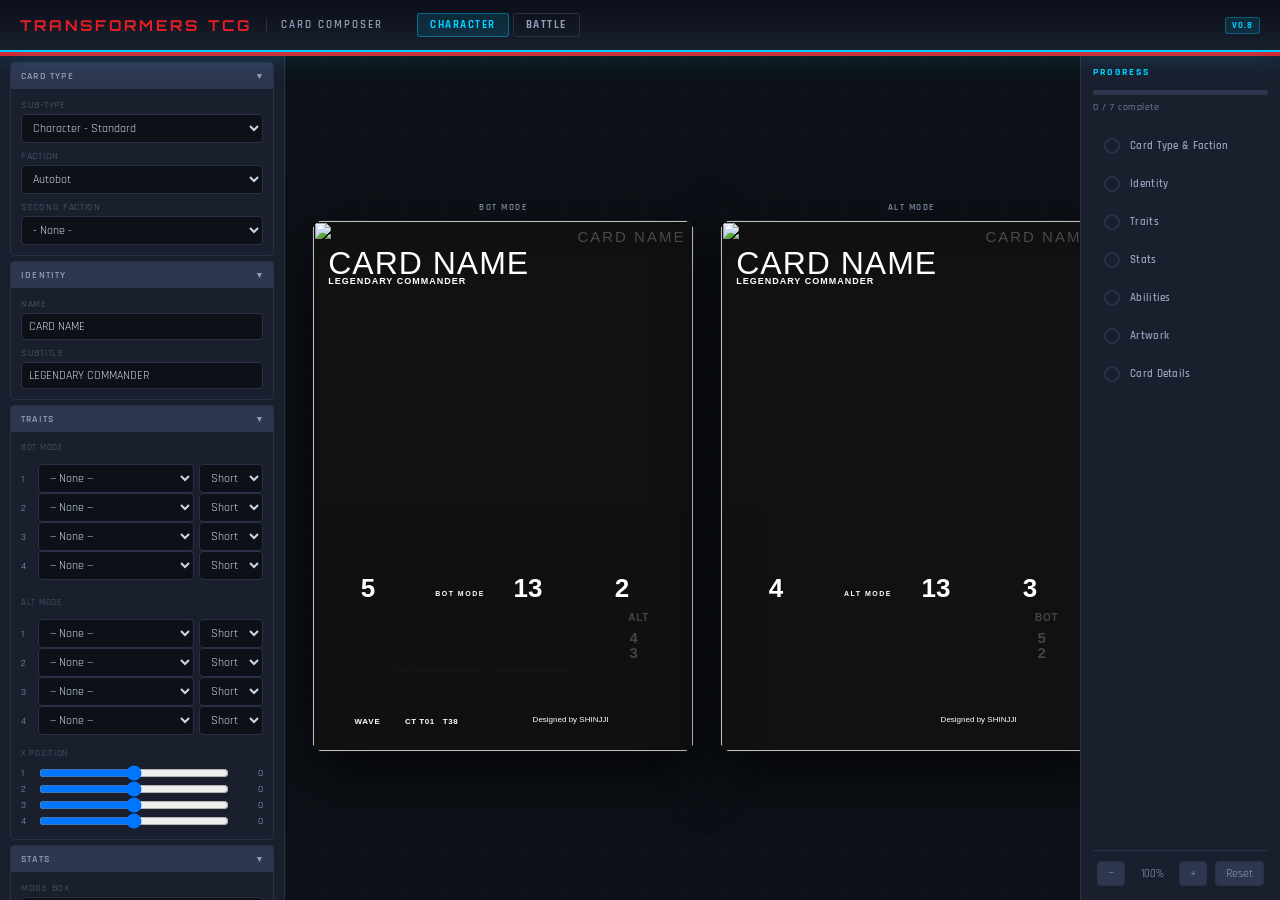
==== commit b0a48f3d: "Changed the version number" ====
--- a/card_composer/card_composer.html
+++ b/card_composer/card_composer.html
@@ -17,7 +17,7 @@
     <button class="composer-tab active" data-composer="character"      onclick="switchComposer('character')">Character</button>
     <button class="composer-tab"        data-composer="battle_action"  onclick="switchComposer('battle_action')">Battle</button>
   </div>
-  <span class="tag" style="margin-left:auto;">v1.0</span>
+  <span class="tag" style="margin-left:auto;">v0.8</span>
 </header>
 
 <div class="app" id="appMount">
@@ -40,6 +40,7 @@
   function switchComposer(key) {
     if (key === _activeKey) return;
     _activeKey = key;
+    try { localStorage.setItem('tfComposerKey', key); } catch(e) {}
     // Update tab active state
     document.querySelectorAll('.composer-tab').forEach(btn => {
       btn.classList.toggle('active', btn.dataset.composer === key);
@@ -54,8 +55,9 @@
   // Inject fonts once (shared across all composers)
   injectBundledFonts();
 
-  // Load the default composer on startup
-  switchComposer('character');
+  // Restore last active composer, defaulting to character
+  const _savedKey = (() => { try { return localStorage.getItem('tfComposerKey'); } catch(e) { return null; } })();
+  switchComposer((_savedKey && window.Composers[_savedKey]) ? _savedKey : 'character');
 </script>
 
 </body>
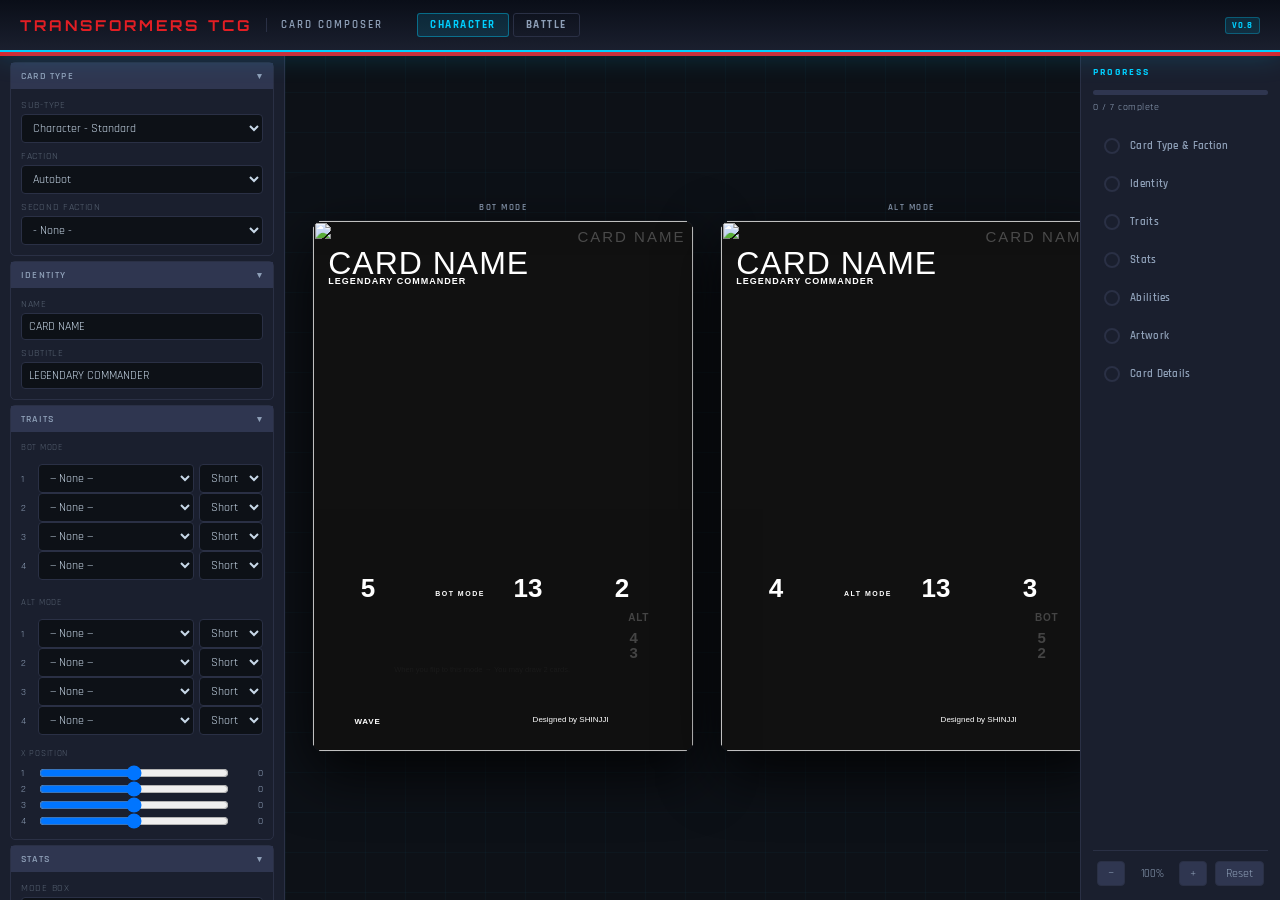
==== commit 1b03b707: "Changed name to battle.js and added upgrade type" ====
--- a/card_composer/card_composer.html
+++ b/card_composer/card_composer.html
@@ -30,7 +30,7 @@
 <script src="card_components_bundle.js"></script>
 <script src="card_composer_shared.js"></script>
 <script src="composers/character.js"></script>
-<script src="composers/battle_action.js"></script>
+<script src="composers/battle.js"></script>
 
 <script>
   // ── Shell controller ────────────────────────────────────────────────
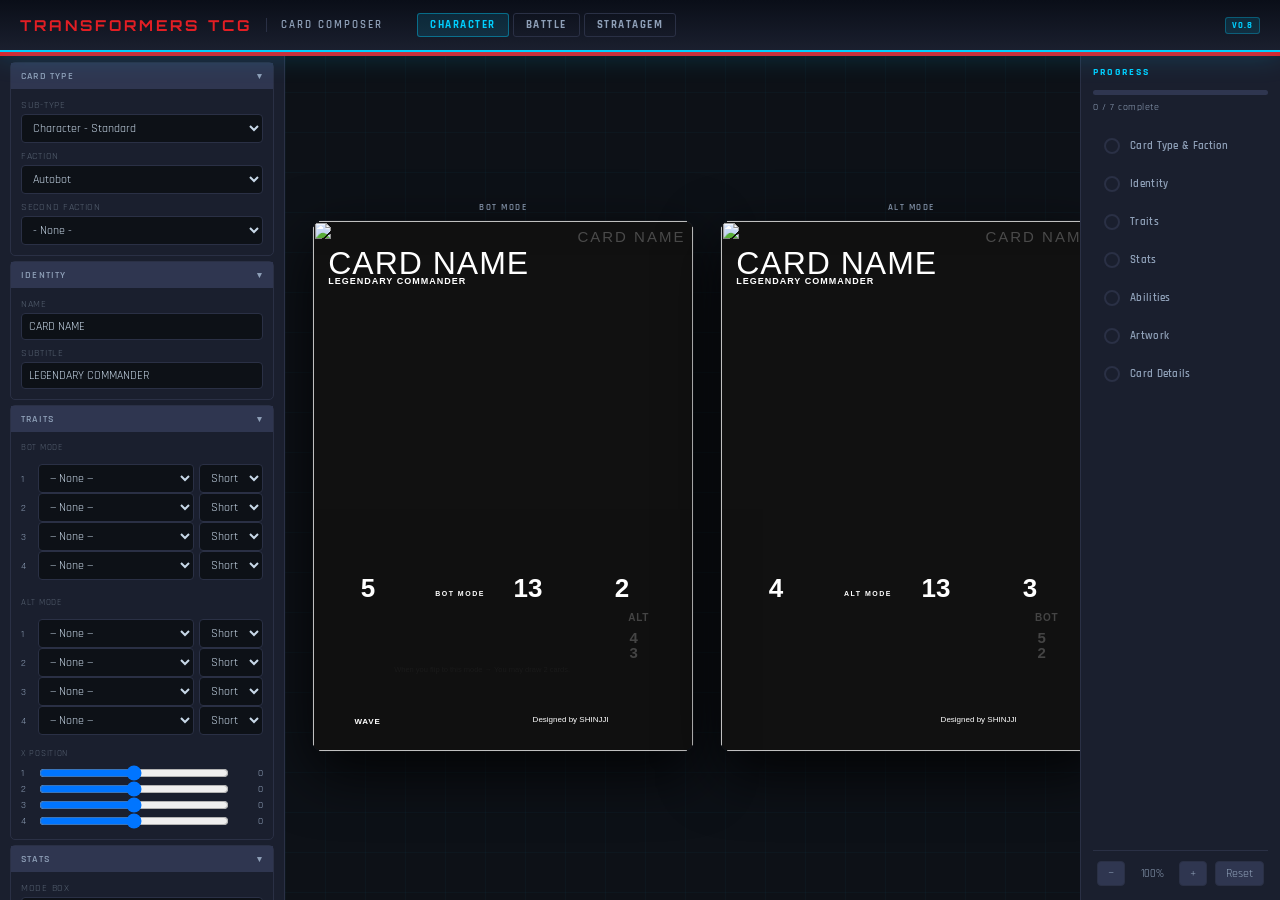
==== commit 9d99d329: "Add Stratagem card composer (two-sided, front + back) - New composers/stratagem.js: two-sided card w" ====
--- a/card_composer/card_composer.html
+++ b/card_composer/card_composer.html
@@ -16,6 +16,7 @@
   <div class="composer-tabs" id="composerTabs">
     <button class="composer-tab active" data-composer="character"      onclick="switchComposer('character')">Character</button>
     <button class="composer-tab"        data-composer="battle_action"  onclick="switchComposer('battle_action')">Battle</button>
+    <button class="composer-tab"        data-composer="stratagem"       onclick="switchComposer('stratagem')">Stratagem</button>
   </div>
   <span class="tag" style="margin-left:auto;">v0.8</span>
 </header>
@@ -31,6 +32,7 @@
 <script src="card_composer_shared.js"></script>
 <script src="composers/character.js"></script>
 <script src="composers/battle.js"></script>
+<script src="composers/stratagem.js"></script>
 
 <script>
   // ── Shell controller ────────────────────────────────────────────────
--- a/card_composer/card_composer.css
+++ b/card_composer/card_composer.css
@@ -376,6 +376,87 @@
 ::-webkit-scrollbar { width: 5px; }
 ::-webkit-scrollbar-track { background: transparent; }
 ::-webkit-scrollbar-thumb { background: var(--border); border-radius: 3px; }
+
+/* ── MOBILE ────────────────────────────────────────────────────────────── */
+@media (max-width: 768px) {
+
+  /* Allow full-page scrolling */
+  html, body {
+    height: auto;
+    min-height: 100%;
+    overflow: auto;
+    overflow-x: hidden;
+  }
+
+  /* Header: wrap tabs onto second row, hide subtitle */
+  header {
+    height: auto;
+    flex-wrap: wrap;
+    padding: 10px 14px;
+    gap: 8px;
+  }
+  header .subtitle { display: none; }
+  .tag { margin-left: 0 !important; }
+  .composer-tabs {
+    order: 10;
+    margin-left: 0;
+    width: 100%;
+    overflow-x: auto;
+    -webkit-overflow-scrolling: touch;
+    padding-bottom: 2px;
+  }
+
+  /* App: stack vertically — preview on top, controls below */
+  .app {
+    flex-direction: column;
+    overflow: visible;
+    height: auto;
+    min-height: auto;
+  }
+
+  .preview-area {
+    order: 1;
+    flex: none;
+    padding: 16px 8px 8px;
+    overflow: visible;
+    align-items: center;
+    justify-content: flex-start;
+    min-height: auto;
+  }
+
+  .controls-panel {
+    order: 2;
+    width: 100%;
+    max-height: none;
+    overflow: visible;
+    border-right: none;
+    border-top: 1px solid var(--border);
+  }
+
+  /* Hide progress panel — not useful on mobile */
+  .layers-panel { display: none; }
+
+  /* Card: stack front/back vertically and scale to fit */
+  .cards-display {
+    flex-direction: column;
+    align-items: center;
+    gap: 20px;
+    margin: 0;
+  }
+
+  .card-wrapper { zoom: 0.88; }
+
+  /* Prevent iOS from zooming into inputs on focus */
+  input[type="text"],
+  input[type="number"],
+  select,
+  textarea { font-size: 16px; }
+}
+
+/* Very small phones */
+@media (max-width: 400px) {
+  .card-wrapper { zoom: 0.80; }
+}
 
 /* ── Modal ── */
 .modal-backdrop {
